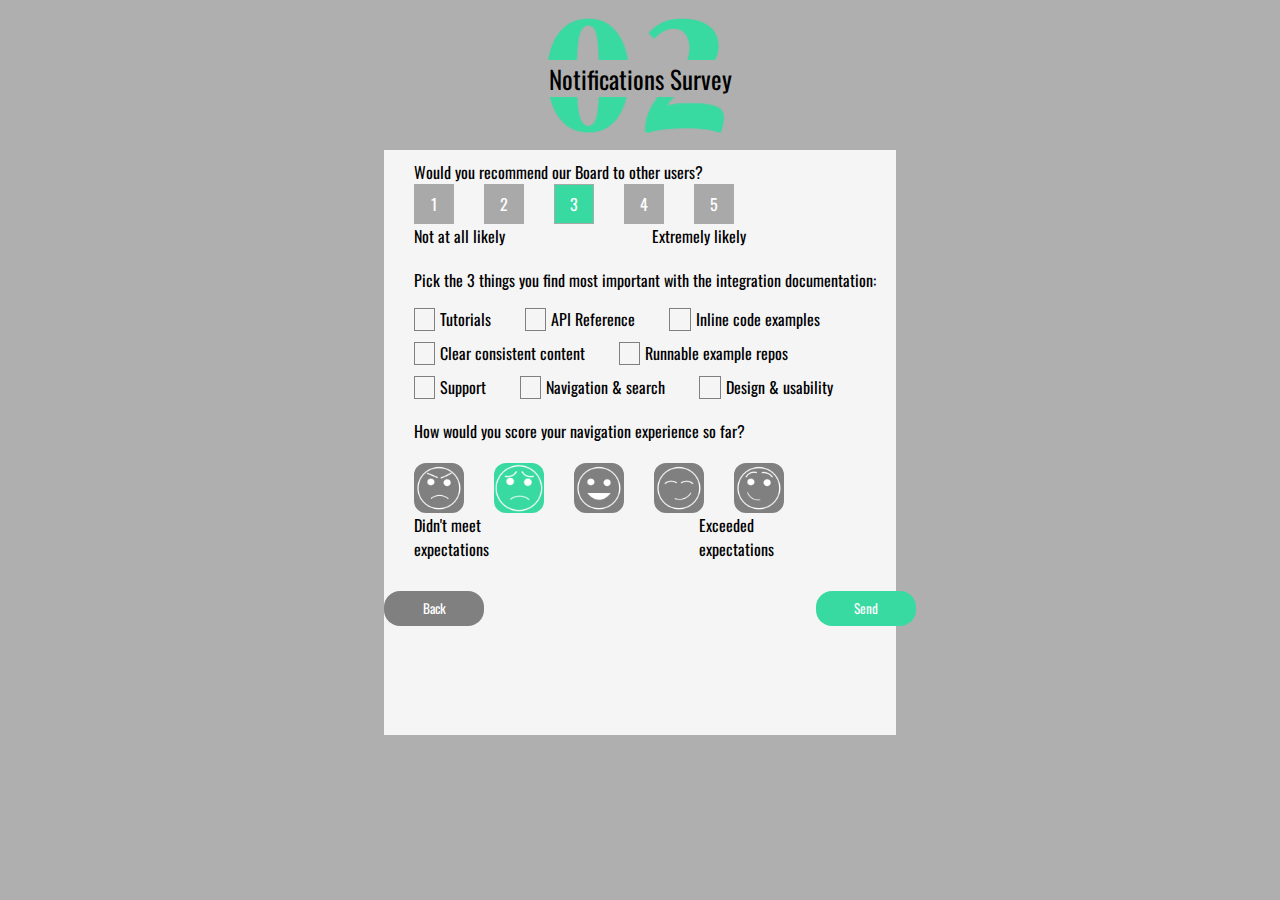
==== page2.html @ d03f0a12 "Created index.html,page2.html and main.css" ====
<!DOCTYPE html>
<html lang="en">
<head>
    <meta charset="UTF-8">
    <meta name="viewport" content="width=device-width, initial-scale=1.0">
    <meta name="author" content="Giuliano">
    <meta name="keywords" content="html,css">
    <meta neme="description" content="html.css">
    <title>Notification Survey</title>
    <link rel="stylesheet" href="resources/main.css">
</head>
<body>
<div class="page-container">
    <header>
        <img class="image-wrapper" src="assets/step-2.png" alt="blabla">
        <div class="title-wrapper">Notifications Survey</div>
    </header>
    <main>
        <div class="main-container">
            <div class="text-wrapper">Would you recommend our Board to other users?</div>
            <div class="number-container">
                <div>
                    <div class="number-wrapper">1</div>
                    <span class="number1-text-wrapper">Not at all likely</span>
                </div>
                <div class="number-wrapper">2</div>
                <div class="number-wrapper">3</div>
                <div class="number-wrapper">4</div>
            <div>
                <div class="number-wrapper">5</div>
                <span class="number5-text-wrapper">Extremely likely</span>
            </div>
        </div>
    <div class="checkbox-container">
        <div class="text-wrapper2">Pick the 3 things you find most important with the integration documentation:</div>
        <form>
            <div class="first-level-checkbox">
                <input type="checkbox" id="checkbox1" name="checkbox" value="1">
                <label for="checkbox1">Tutorials</label>
                <input  type="checkbox" id="checkbox2" name="checkbox" value="2">
                <label for="checkbox2">API Reference</label>
                <input type="checkbox" id="checkbox3" name="checkbox" value="3">
                <label for="checkbox3">Inline code examples</label>
            </div>
            <div class="second-level-checkbox">
                <input type="checkbox" id="checkbox4" name="checkbox" value="1">
                <label for="checkbox4">Clear consistent content</label>
                <input  type="checkbox" id="checkbox5" name="checkbox" value="2">
                <label for="checkbox5">Runnable example repos</label>
            </div>
            <div class="third-level-checkbox">
                <input type="checkbox" id="checkbox6" name="checkbox" value="1">
                <label for="checkbox6">Support</label>
                <input  type="checkbox" id="checkbox7" name="checkbox" value="2">
                <label  for="checkbox7">Navigation & search</label>
                <input type="checkbox" id="checkbox8" name="checkbox" value="3">
                <label for="checkbox8">Design & usability</label>
            </div>
        </form>
    </div>
    <div class="navigation-review">
        <div class="navigation-title">How would you score your navigation experience so far?</div>
            <div class="emoticon-image">
                <img class ="emoticon" src="assets/expectations-level-1.png">   
                <img class ="emoticon" src="assets/expectations-level-2.png">
                <img class ="emoticon" src="assets/expectations-level-3.png">
                <img class ="emoticon" src="assets/expectations-level-4.png">
                <img class ="emoticon" src="assets/expectations-level-5.png">
            </div>
        </div>
        <div class="text-review-container">
            <div class="negative-review">Didn't meet expectations</div>    
            <div class="positive-review">Exceeded expectations</div>
        </div>
        <div class="navigation-buttons">
            <button class="back-button"><a href="index.html">Back</a></button>
            <button class="send-button"><a href="#">Send</a></button>
       </div>
    </div>
    </div>
    </main>
</div>
</body>
</html>
---- resources/main.css ----
@import url('https://fonts.googleapis.com/css2?family=Oswald:wght@300&display=swap');
*{font-family:'Oswald', sans-serif;
  margin:0;
  padding:0;
  box-sizing:border-box;}
html,body,.page-container{width:100%;
                          height:100%;}
.page-container{background-color: #afafaf;}
.image-wrapper{width: 200px;}   
header{position: relative;
      padding-top: 10px;
      text-align: center;}
.title-wrapper{ position:absolute;
                right: 25%;
                left: 25%;
                top:40%;
                background-color:#afafaf;
                font-size: 25px;}
.main-container{background-color:whitesmoke;
                width:40%;
                margin:0 auto;
                height:65vh;}
form {padding-top:30px;}
.main-container p {padding: 10px 0px 0px 10px;}
.email-section{ padding:15px 0px 0px 20px;
                display:flex;
                flex-flow: column;}
#email-input {width:50%;
              padding-left: 6px;
              opacity: 80%;
              height:30px;}
.admin-radio-input {padding:30px 0px 0px 20px;}
.other-input {border-top:none;
              border-left:none;
              border-right:none;
              width:50%;
              background-color: whitesmoke}
.board-input,.board {padding-left: 20px;}
.label-board {padding-top: 30px;}
.button-next {text-align: center;  
              padding-top:30px;}
button {width: 100px;
        border-radius: 16px;
        height: 35px;
        display:inline-block;
        background-color: #38daa1;
        color:white;
        border-style: none;}
button a {text-decoration: none;
          color:white;}
.number-container {display:Flex;
  flex-wrap:wrap;}
.text-wrapper {padding: 10px 0px 0px 30px;}
.number-wrapper{display:flex;
                border: 1px solid darkgrey;
                margin-left: 30px;
                width: 40px;
                height: 40px;
                justify-content: center;
                align-items: center;
                background-color: darkgrey;
                color: white;
                position: relative;
}
.number-container div:nth-child(3) {background-color:#38daa1;}
.number1-text-wrapper{position: absolute;
                      padding-left:30px;}
.number5-text-wrapper {margin-left:-12px;}
.text-wrapper2{padding:20px 0px 0px 30px;}
.first-level-checkbox {padding:10px 0px 0px 30px;}
input[type=checkbox] {display:none;}
input[type=checkbox] + label:before {
            content :"\2714";
            border:1px solid grey;
            display:inline-block;
            width:16px;
            height:16px;
            padding-left: 3.2px;
            padding-bottom: 5px;
            vertical-align: bottom;
            color:transparent;
            margin:0px 5px 0px 30px;
}
input[type=checkbox]:checked + label:before {
            background-color: #38daa1;
            color:white;}
.first-level-checkbox {margin:-25px 0px 0px -30px;}
.second-level-checkbox {margin-top:10px;}
.third-level-checkbox {margin-top: 10px;}
.navigation-title {margin:20px 0px 0px 30px;}
.emoticon{width:50px;
          margin-left: 30px;
          margin-top:20px;
          border:2px solid grey;
          background-color: grey;
          border-radius:12px;}
.negative-review{ display:flex;
                  flex-direction: column;}
.emoticon-image {display:flex;}
.emoticon-image img:nth-child(2){background-color: #38daa1;
                                border-style: none;}
.text-review-container {display:flex;
                        width:20%;
                        padding-left:30px;}
.positive-review{ position: absolute;
                  width: 50px;
                  right: 41.5%;}
.back-button {margin-top: 30px;
              background-color: grey;}
.send-button {position:relative;
              left:64%;}
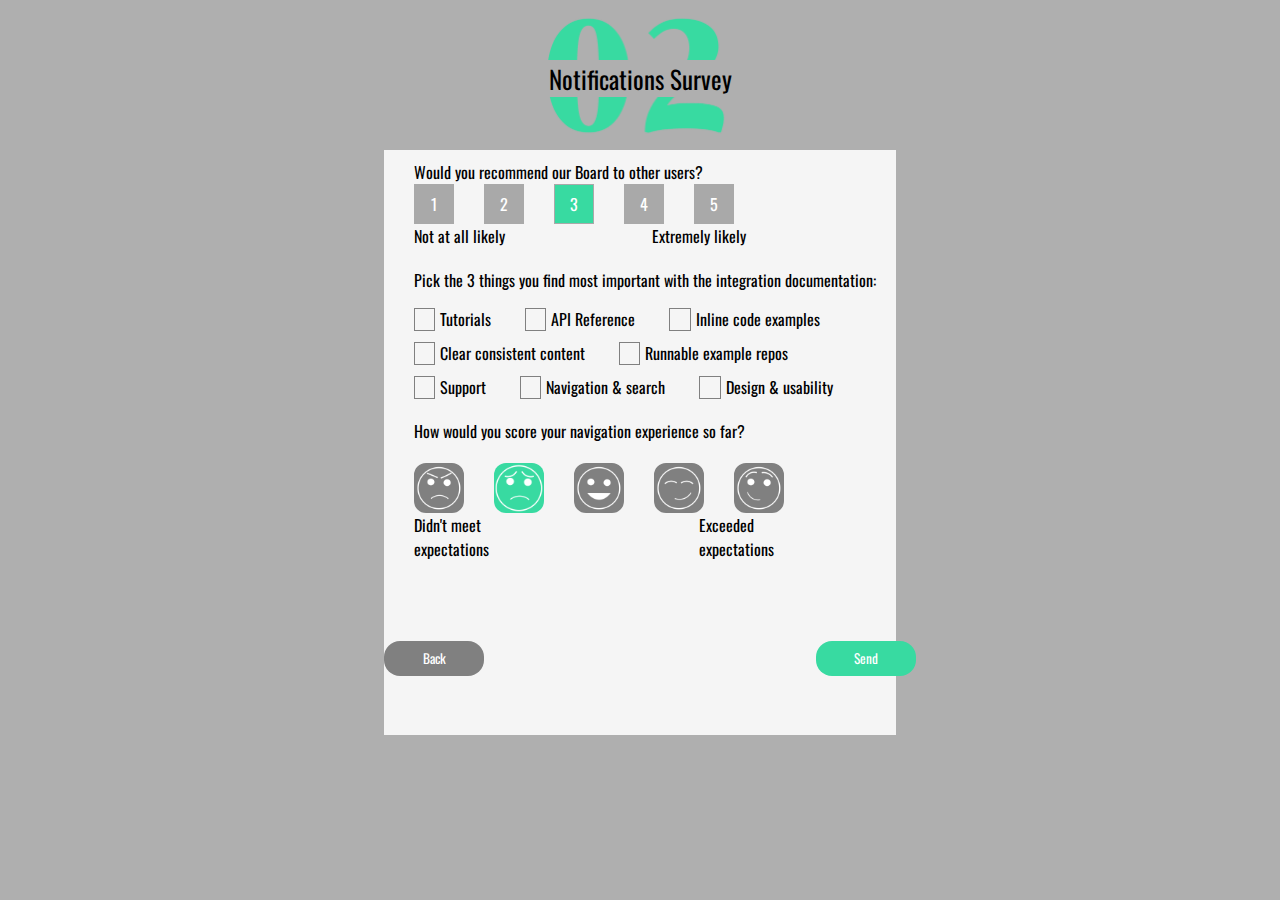
==== commit 6cc9f555: "code review" ====
--- a/page2.html
+++ b/page2.html
@@ -34,6 +34,7 @@
     <div class="checkbox-container">
         <div class="text-wrapper2">Pick the 3 things you find most important with the integration documentation:</div>
         <form>
+            <!-- ste foarte manuala dispozitia pe randuri, puteai sa optezi pentru oricare dintre flex, inline-block sau float pentru o implementare mai dinamica -->
             <div class="first-level-checkbox">
                 <input type="checkbox" id="checkbox1" name="checkbox" value="1">
                 <label for="checkbox1">Tutorials</label>
--- a/resources/main.css
+++ b/resources/main.css
@@ -6,6 +6,7 @@
 html,body,.page-container{width:100%;
                           height:100%;}
 .page-container{background-color: #afafaf;}
+/* dimensiune direct pe imagine nu este ok. desi ai folosit ca si clasa image-wrapper, acesta nu este un wrapper, ci actionezi direct pe imagine */
 .image-wrapper{width: 200px;}   
 header{position: relative;
       padding-top: 10px;
@@ -105,7 +106,8 @@
 .positive-review{ position: absolute;
                   width: 50px;
                   right: 41.5%;}
-.back-button {margin-top: 30px;
-              background-color: grey;}
+.back-button {background-color: grey;}
+/* pentru elemente de tipul asta te poti folosi de floex sau float. Foosesti prea mult position si este extrem de manuala ca si tehnica. */
 .send-button {position:relative;
-              left:64%;}+              left:64%;}
+.navigation-buttons {margin-top:80px;}
